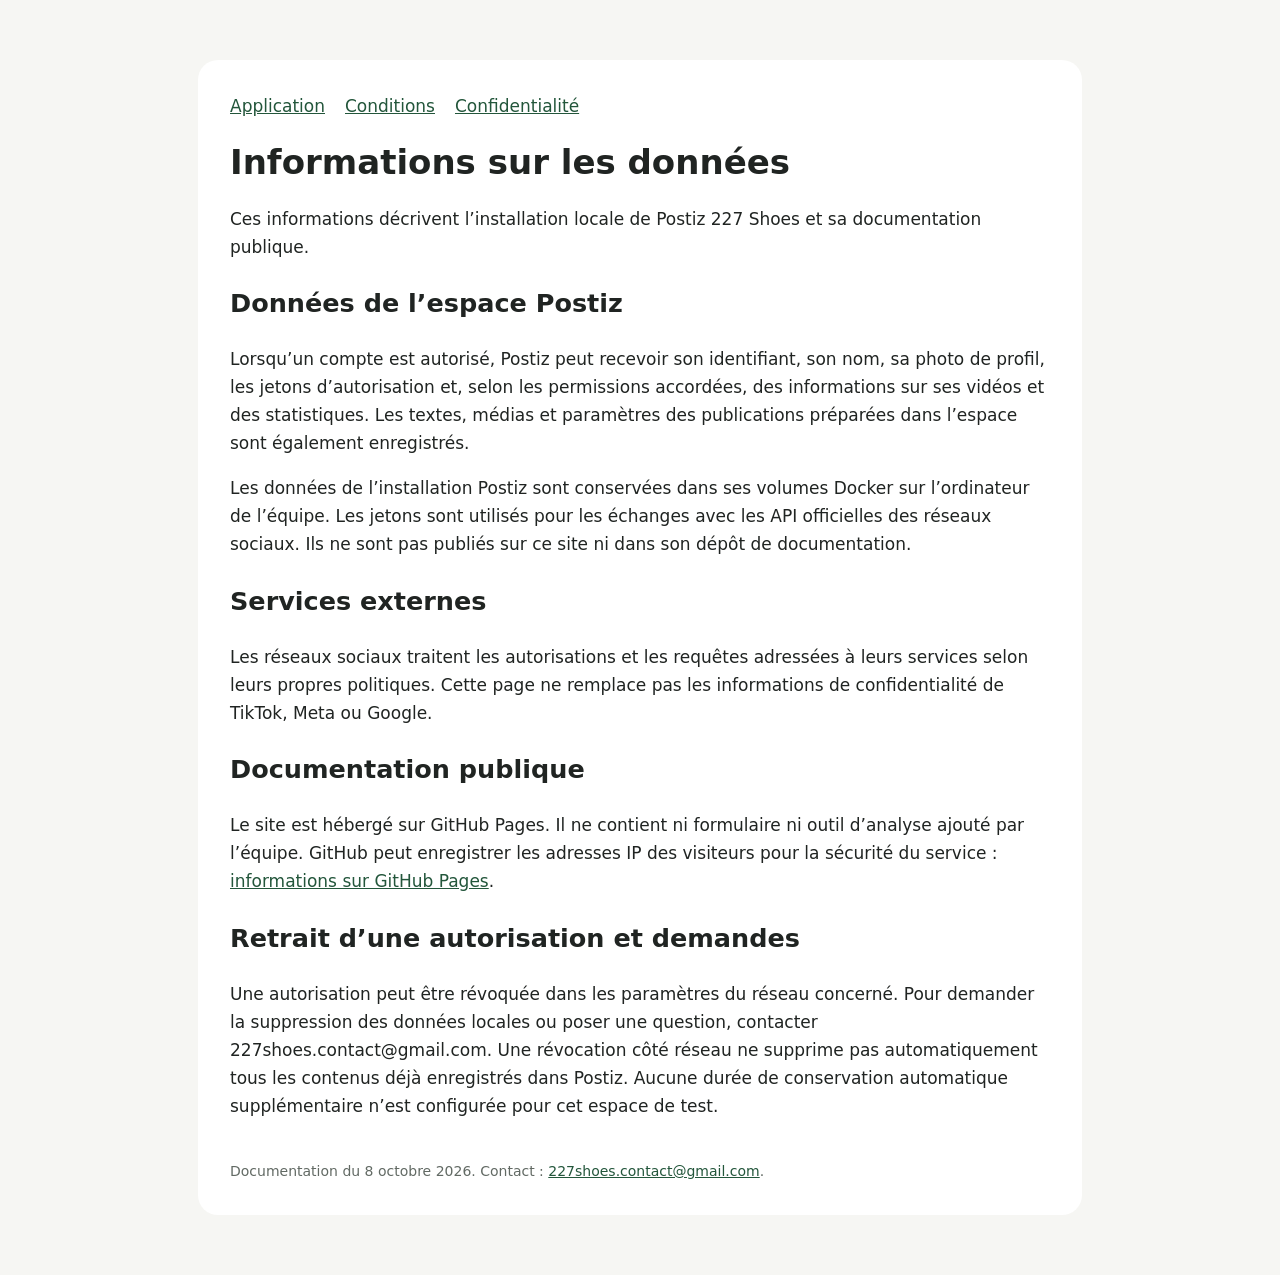
==== privacy.html @ 1c6b4b43 "Publish internal app documentation and data information" ====
<!doctype html><html lang="fr"><meta charset="utf-8"><meta name="viewport" content="width=device-width,initial-scale=1"><title>Informations sur les données — Postiz 227 Shoes</title><link rel="stylesheet" href="style.css"><main><nav><a href="./">Application</a><a href="terms.html">Conditions</a><a href="privacy.html">Confidentialité</a></nav><h1>Informations sur les données</h1><p>Ces informations décrivent l’installation locale de Postiz 227 Shoes et sa documentation publique.</p><h2>Données de l’espace Postiz</h2><p>Lorsqu’un compte est autorisé, Postiz peut recevoir son identifiant, son nom, sa photo de profil, les jetons d’autorisation et, selon les permissions accordées, des informations sur ses vidéos et des statistiques. Les textes, médias et paramètres des publications préparées dans l’espace sont également enregistrés.</p><p>Les données de l’installation Postiz sont conservées dans ses volumes Docker sur l’ordinateur de l’équipe. Les jetons sont utilisés pour les échanges avec les API officielles des réseaux sociaux. Ils ne sont pas publiés sur ce site ni dans son dépôt de documentation.</p><h2>Services externes</h2><p>Les réseaux sociaux traitent les autorisations et les requêtes adressées à leurs services selon leurs propres politiques. Cette page ne remplace pas les informations de confidentialité de TikTok, Meta ou Google.</p><h2>Documentation publique</h2><p>Le site est hébergé sur GitHub Pages. Il ne contient ni formulaire ni outil d’analyse ajouté par l’équipe. GitHub peut enregistrer les adresses IP des visiteurs pour la sécurité du service : <a href="https://docs.github.com/en/pages/getting-started-with-github-pages/what-is-github-pages">informations sur GitHub Pages</a>.</p><h2>Retrait d’une autorisation et demandes</h2><p>Une autorisation peut être révoquée dans les paramètres du réseau concerné. Pour demander la suppression des données locales ou poser une question, contacter 227shoes.contact@gmail.com. Une révocation côté réseau ne supprime pas automatiquement tous les contenus déjà enregistrés dans Postiz. Aucune durée de conservation automatique supplémentaire n’est configurée pour cet espace de test.</p><footer>Documentation du 8 octobre 2026. Contact : <a href="mailto:227shoes.contact@gmail.com">227shoes.contact@gmail.com</a>.</footer></main></html>
---- style.css ----
body{margin:0;background:#f6f6f3;color:#202422;font:17px/1.65 system-ui,sans-serif}main{max-width:820px;margin:60px auto;padding:32px;background:white;border-radius:20px}nav{display:flex;gap:20px;flex-wrap:wrap}a{color:#23563b}h1{line-height:1.15}aside{padding:18px;background:#edf4ee;border-radius:12px}footer{margin-top:40px;font-size:14px;color:#626a64}@media(max-width:700px){main{margin:12px;padding:22px}}
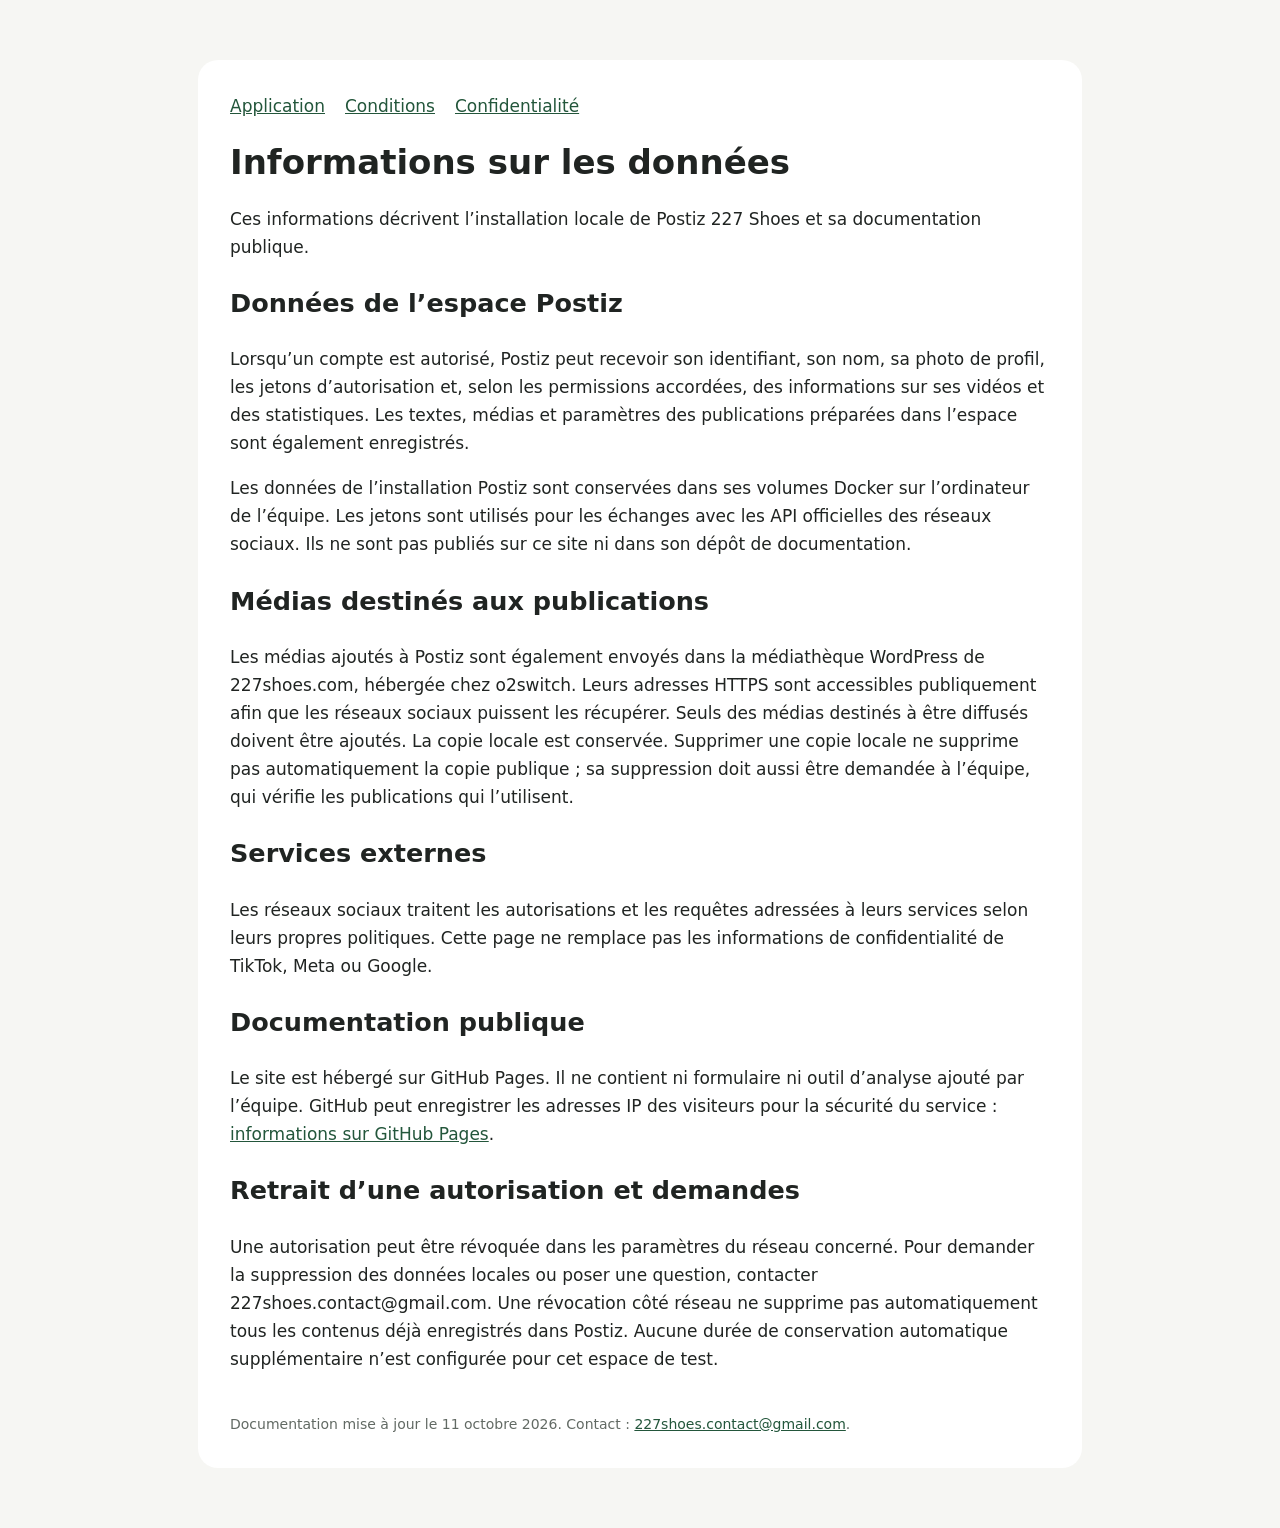
==== commit e9306f32: "Document public media storage on o2switch" ====
--- a/privacy.html
+++ b/privacy.html
@@ -1 +1,2 @@
-<!doctype html><html lang="fr"><meta charset="utf-8"><meta name="viewport" content="width=device-width,initial-scale=1"><title>Informations sur les données — Postiz 227 Shoes</title><link rel="stylesheet" href="style.css"><main><nav><a href="./">Application</a><a href="terms.html">Conditions</a><a href="privacy.html">Confidentialité</a></nav><h1>Informations sur les données</h1><p>Ces informations décrivent l’installation locale de Postiz 227 Shoes et sa documentation publique.</p><h2>Données de l’espace Postiz</h2><p>Lorsqu’un compte est autorisé, Postiz peut recevoir son identifiant, son nom, sa photo de profil, les jetons d’autorisation et, selon les permissions accordées, des informations sur ses vidéos et des statistiques. Les textes, médias et paramètres des publications préparées dans l’espace sont également enregistrés.</p><p>Les données de l’installation Postiz sont conservées dans ses volumes Docker sur l’ordinateur de l’équipe. Les jetons sont utilisés pour les échanges avec les API officielles des réseaux sociaux. Ils ne sont pas publiés sur ce site ni dans son dépôt de documentation.</p><h2>Services externes</h2><p>Les réseaux sociaux traitent les autorisations et les requêtes adressées à leurs services selon leurs propres politiques. Cette page ne remplace pas les informations de confidentialité de TikTok, Meta ou Google.</p><h2>Documentation publique</h2><p>Le site est hébergé sur GitHub Pages. Il ne contient ni formulaire ni outil d’analyse ajouté par l’équipe. GitHub peut enregistrer les adresses IP des visiteurs pour la sécurité du service : <a href="https://docs.github.com/en/pages/getting-started-with-github-pages/what-is-github-pages">informations sur GitHub Pages</a>.</p><h2>Retrait d’une autorisation et demandes</h2><p>Une autorisation peut être révoquée dans les paramètres du réseau concerné. Pour demander la suppression des données locales ou poser une question, contacter 227shoes.contact@gmail.com. Une révocation côté réseau ne supprime pas automatiquement tous les contenus déjà enregistrés dans Postiz. Aucune durée de conservation automatique supplémentaire n’est configurée pour cet espace de test.</p><footer>Documentation du 8 octobre 2026. Contact : <a href="mailto:227shoes.contact@gmail.com">227shoes.contact@gmail.com</a>.</footer></main></html>+<!doctype html><html lang="fr"><meta charset="utf-8"><meta name="viewport" content="width=device-width,initial-scale=1"><title>Informations sur les données — Postiz 227 Shoes</title><link rel="stylesheet" href="style.css"><main><nav><a href="./">Application</a><a href="terms.html">Conditions</a><a href="privacy.html">Confidentialité</a></nav><h1>Informations sur les données</h1><p>Ces informations décrivent l’installation locale de Postiz 227 Shoes et sa documentation publique.</p><h2>Données de l’espace Postiz</h2><p>Lorsqu’un compte est autorisé, Postiz peut recevoir son identifiant, son nom, sa photo de profil, les jetons d’autorisation et, selon les permissions accordées, des informations sur ses vidéos et des statistiques. Les textes, médias et paramètres des publications préparées dans l’espace sont également enregistrés.</p><p>Les données de l’installation Postiz sont conservées dans ses volumes Docker sur l’ordinateur de l’équipe. Les jetons sont utilisés pour les échanges avec les API officielles des réseaux sociaux. Ils ne sont pas publiés sur ce site ni dans son dépôt de documentation.</p><h2>Médias destinés aux publications</h2><p>Les médias ajoutés à Postiz sont également envoyés dans la médiathèque WordPress de 227shoes.com, hébergée chez o2switch. Leurs adresses HTTPS sont accessibles publiquement afin que les réseaux sociaux puissent les récupérer. Seuls des médias destinés à être diffusés doivent être ajoutés. La copie locale est conservée. Supprimer une copie locale ne supprime pas automatiquement la copie publique ; sa suppression doit aussi être demandée à l’équipe, qui vérifie les publications qui l’utilisent.</p>
+<h2>Services externes</h2><p>Les réseaux sociaux traitent les autorisations et les requêtes adressées à leurs services selon leurs propres politiques. Cette page ne remplace pas les informations de confidentialité de TikTok, Meta ou Google.</p><h2>Documentation publique</h2><p>Le site est hébergé sur GitHub Pages. Il ne contient ni formulaire ni outil d’analyse ajouté par l’équipe. GitHub peut enregistrer les adresses IP des visiteurs pour la sécurité du service : <a href="https://docs.github.com/en/pages/getting-started-with-github-pages/what-is-github-pages">informations sur GitHub Pages</a>.</p><h2>Retrait d’une autorisation et demandes</h2><p>Une autorisation peut être révoquée dans les paramètres du réseau concerné. Pour demander la suppression des données locales ou poser une question, contacter 227shoes.contact@gmail.com. Une révocation côté réseau ne supprime pas automatiquement tous les contenus déjà enregistrés dans Postiz. Aucune durée de conservation automatique supplémentaire n’est configurée pour cet espace de test.</p><footer>Documentation mise à jour le 11 octobre 2026. Contact : <a href="mailto:227shoes.contact@gmail.com">227shoes.contact@gmail.com</a>.</footer></main></html>
